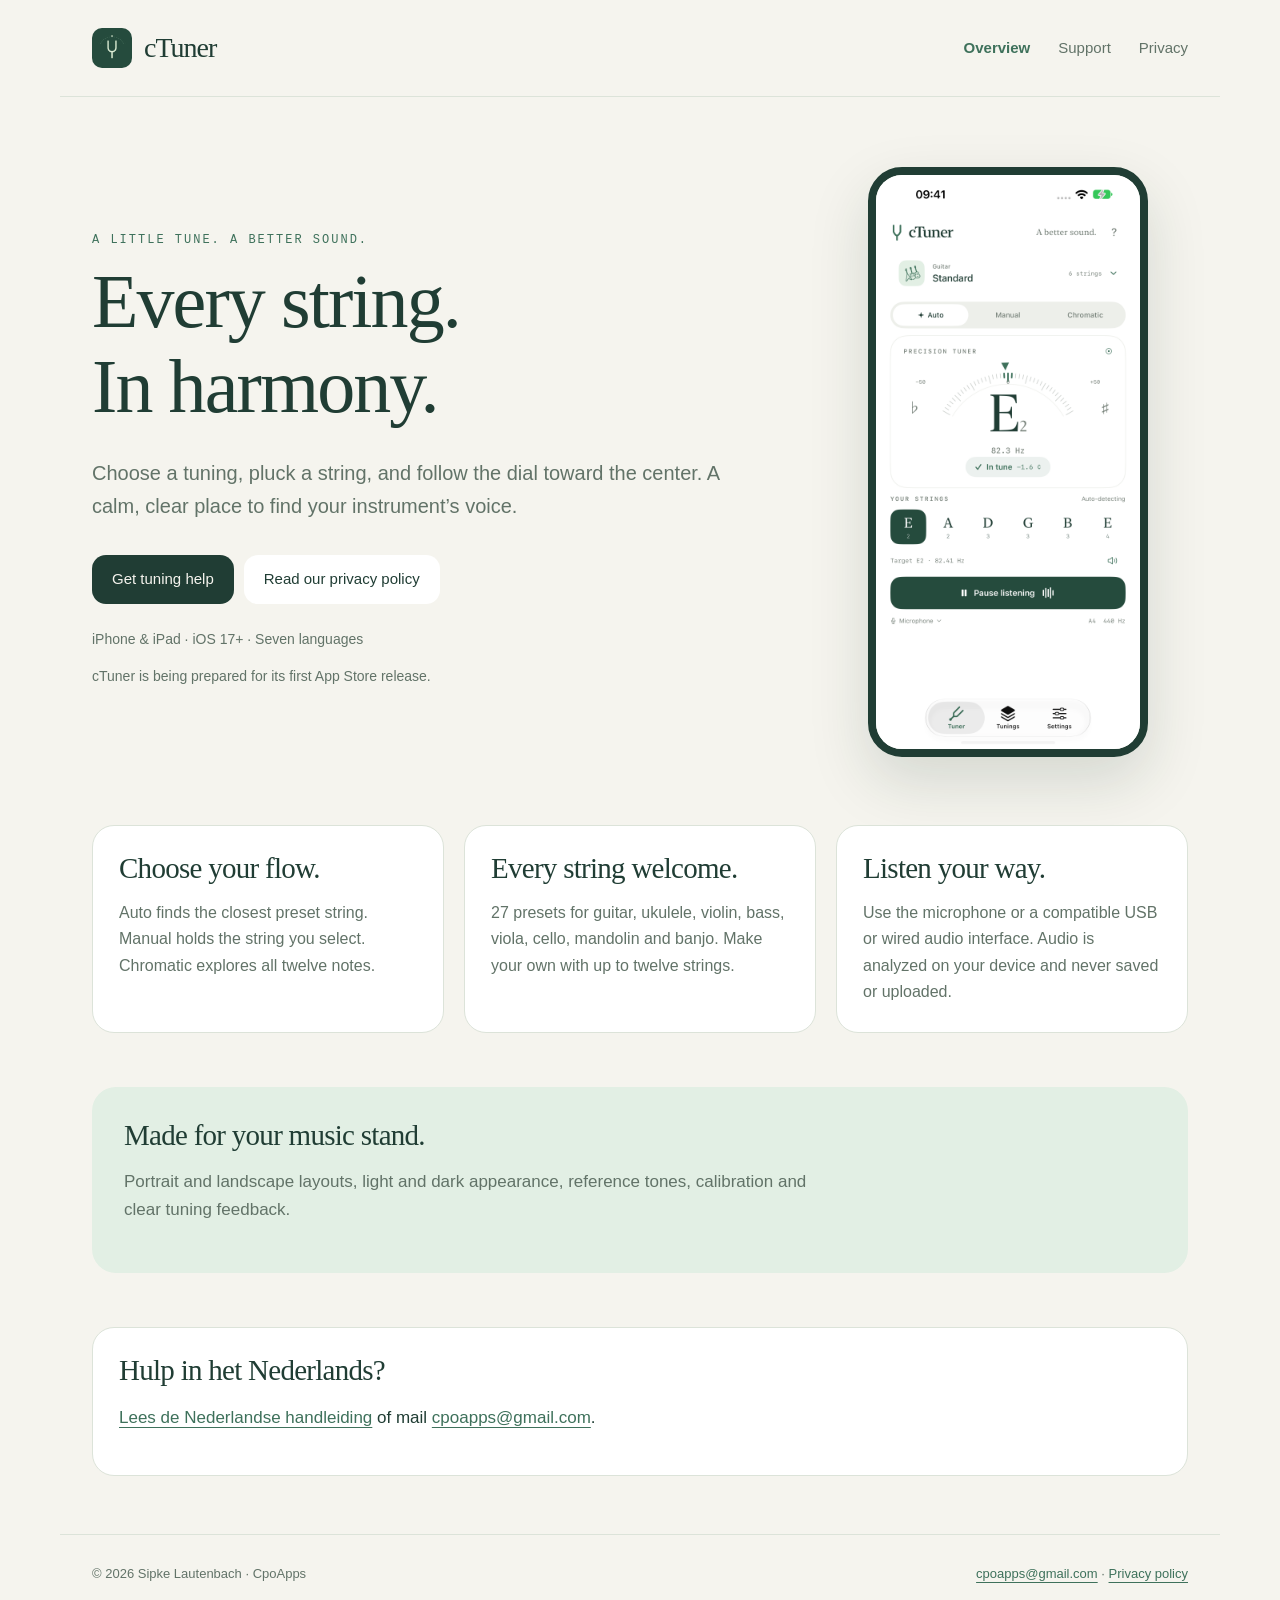
==== index.html @ 76fdd485 "Add cTuner overview, support and privacy pages" ====
<!doctype html>
<html lang="en"><head><meta charset="utf-8"><meta name="viewport" content="width=device-width,initial-scale=1">
<title>Find your resonance · cTuner</title><meta name="description" content="A calm, clear string tuner for iPhone and iPad. Guitar, ukulele, violin and more.">
<meta name="theme-color" content="#254b3d"><link rel="icon" href="app-icon.png"><link rel="stylesheet" href="styles.css">
<link rel="canonical" href="https://cpoapps.github.io/ctuner-site/index.html"></head><body>
<a class="skip" href="#main">Skip to content</a>
<header><nav aria-label="Main navigation"><a class="brand" href="index.html"><img src="app-icon.png" width="40" height="40" alt="">cTuner</a><div class="nav-links"><a href="index.html" aria-current="page">Overview</a><a href="support.html">Support</a><a href="privacy.html">Privacy</a></div></nav></header>
<main id="main">
<section class="hero"><div><p class="eyebrow">A little tune. A better sound.</p><h1>Every string.<br>In harmony.</h1>
<p class="lead">Choose a tuning, pluck a string, and follow the dial toward the center. A calm, clear place to find your instrument’s voice.</p>
<a class="button" href="support.html">Get tuning help</a><a class="button secondary" href="privacy.html">Read our privacy policy</a>
<p class="meta">iPhone &amp; iPad · iOS 17+ · Seven languages</p><p class="meta">cTuner is being prepared for its first App Store release.</p></div>
<img class="screen" src="tuner.png" alt="The cTuner guitar dial centered on an E2 note, with individual string controls."></section>
<section class="grid" aria-label="Features"><article class="card"><h2>Choose your flow.</h2><p>Auto finds the closest preset string. Manual holds the string you select. Chromatic explores all twelve notes.</p></article>
<article class="card"><h2>Every string welcome.</h2><p>27 presets for guitar, ukulele, violin, bass, viola, cello, mandolin and banjo. Make your own with up to twelve strings.</p></article>
<article class="card"><h2>Listen your way.</h2><p>Use the microphone or a compatible USB or wired audio interface. Audio is analyzed on your device and never saved or uploaded.</p></article></section>
<section class="band"><h2>Made for your music stand.</h2><p>Portrait and landscape layouts, light and dark appearance, reference tones, calibration and clear tuning feedback.</p></section>
<section class="contact"><h2>Hulp in het Nederlands?</h2><p><a href="support-nl.html">Lees de Nederlandse handleiding</a> of mail <a href="mailto:cpoapps@gmail.com?subject=cTuner%20ondersteuning">cpoapps@gmail.com</a>.</p></section></main><footer><span>© 2026 Sipke Lautenbach · CpoApps</span><span><a href="mailto:cpoapps@gmail.com?subject=cTuner%20support">cpoapps@gmail.com</a> · <a href="privacy.html">Privacy policy</a></span></footer>
</body></html>
---- styles.css ----
:root{color-scheme:light dark;--bg:#f5f4ee;--surface:#fff;--ink:#203d34;--secondary:#627368;--accent:#3e715b;--mint:#e2efe4;--line:#dce3d9}*{box-sizing:border-box}body{margin:0;background:var(--bg);color:var(--ink);font:17px/1.65 -apple-system,BlinkMacSystemFont,"Segoe UI",sans-serif}a{color:var(--accent);text-underline-offset:4px}a:hover{color:var(--ink)}a:focus-visible,summary:focus-visible{outline:3px solid var(--accent);outline-offset:5px}.skip{position:absolute;left:12px;top:-100px;background:var(--surface);padding:12px}.skip:focus{top:12px}header,main,footer{max-width:1160px;margin:auto;padding:28px 32px}header{border-bottom:1px solid var(--line)}nav,.nav-links,.brand{display:flex;align-items:center;gap:28px}nav{justify-content:space-between;flex-wrap:wrap}.brand{gap:12px;font:28px Georgia,serif;letter-spacing:-1px;text-decoration:none;color:var(--ink)}.brand img{border-radius:10px}.nav-links a{font-size:15px;text-decoration:none;color:var(--secondary)}.nav-links a[aria-current=page]{color:var(--accent);font-weight:650}h1,h2{font-family:Georgia,serif;font-weight:400;line-height:1.12;letter-spacing:-.025em}h1{font-size:clamp(42px,6vw,76px);margin:0 0 28px}h2{font-size:29px;margin:0 0 16px}.eyebrow{font:12px ui-monospace,monospace;letter-spacing:2px;text-transform:uppercase;color:var(--accent)}.lead{font-size:20px;color:var(--secondary);max-width:650px}.meta{font-size:14px;color:var(--secondary)}.hero{display:grid;grid-template-columns:1.3fr .7fr;gap:70px;align-items:center;padding:42px 0 68px}.screen{display:block;width:100%;max-width:280px;border:8px solid var(--ink);border-radius:34px;box-shadow:0 24px 60px #16322525;margin:auto}.button{display:inline-flex;align-items:center;min-height:48px;background:var(--ink);color:var(--bg);padding:12px 20px;border-radius:14px;text-decoration:none;font-size:15px;margin:12px 10px 10px 0}.button:hover{background:var(--accent);color:var(--bg)}.button.secondary{background:var(--surface);color:var(--ink)}.grid{display:grid;grid-template-columns:repeat(3,1fr);gap:20px}.card,.contact{padding:26px;background:var(--surface);border:1px solid var(--line);border-radius:22px}.card p{color:var(--secondary);font-size:16px;margin-bottom:0}.band{margin:54px 0;padding:32px;background:var(--mint);border-radius:24px}.band p{color:var(--secondary);max-width:700px}.prose{max-width:780px;margin:28px auto 40px}.prose h1{font-size:clamp(38px,5vw,58px)}.prose h2{margin-top:34px}.prose p{color:var(--secondary)}.prose strong{color:var(--ink)}.contact{margin:30px 0}.contact h2{margin-top:0}details{padding:21px 0;border-bottom:1px solid var(--line)}summary{font-weight:600;cursor:pointer;padding-right:16px}details p{margin-bottom:0}footer{display:flex;justify-content:space-between;flex-wrap:wrap;gap:18px;border-top:1px solid var(--line);color:var(--secondary);font-size:13px}@media(prefers-color-scheme:dark){:root{--bg:#111c1a;--surface:#1b2a26;--ink:#e7f1e9;--secondary:#aebfb1;--accent:#b6dfc4;--mint:#293f33;--line:#33453d}.button{background:#cce9d2;color:#173025}.screen{border-color:#33453d}}@media(max-width:760px){header,main,footer{padding:22px}.nav-links{gap:16px;flex-wrap:wrap}.hero{grid-template-columns:1fr;gap:36px;padding-top:28px}.grid{grid-template-columns:1fr}.screen{max-width:245px}h1{font-size:48px}.prose{margin-top:12px}}
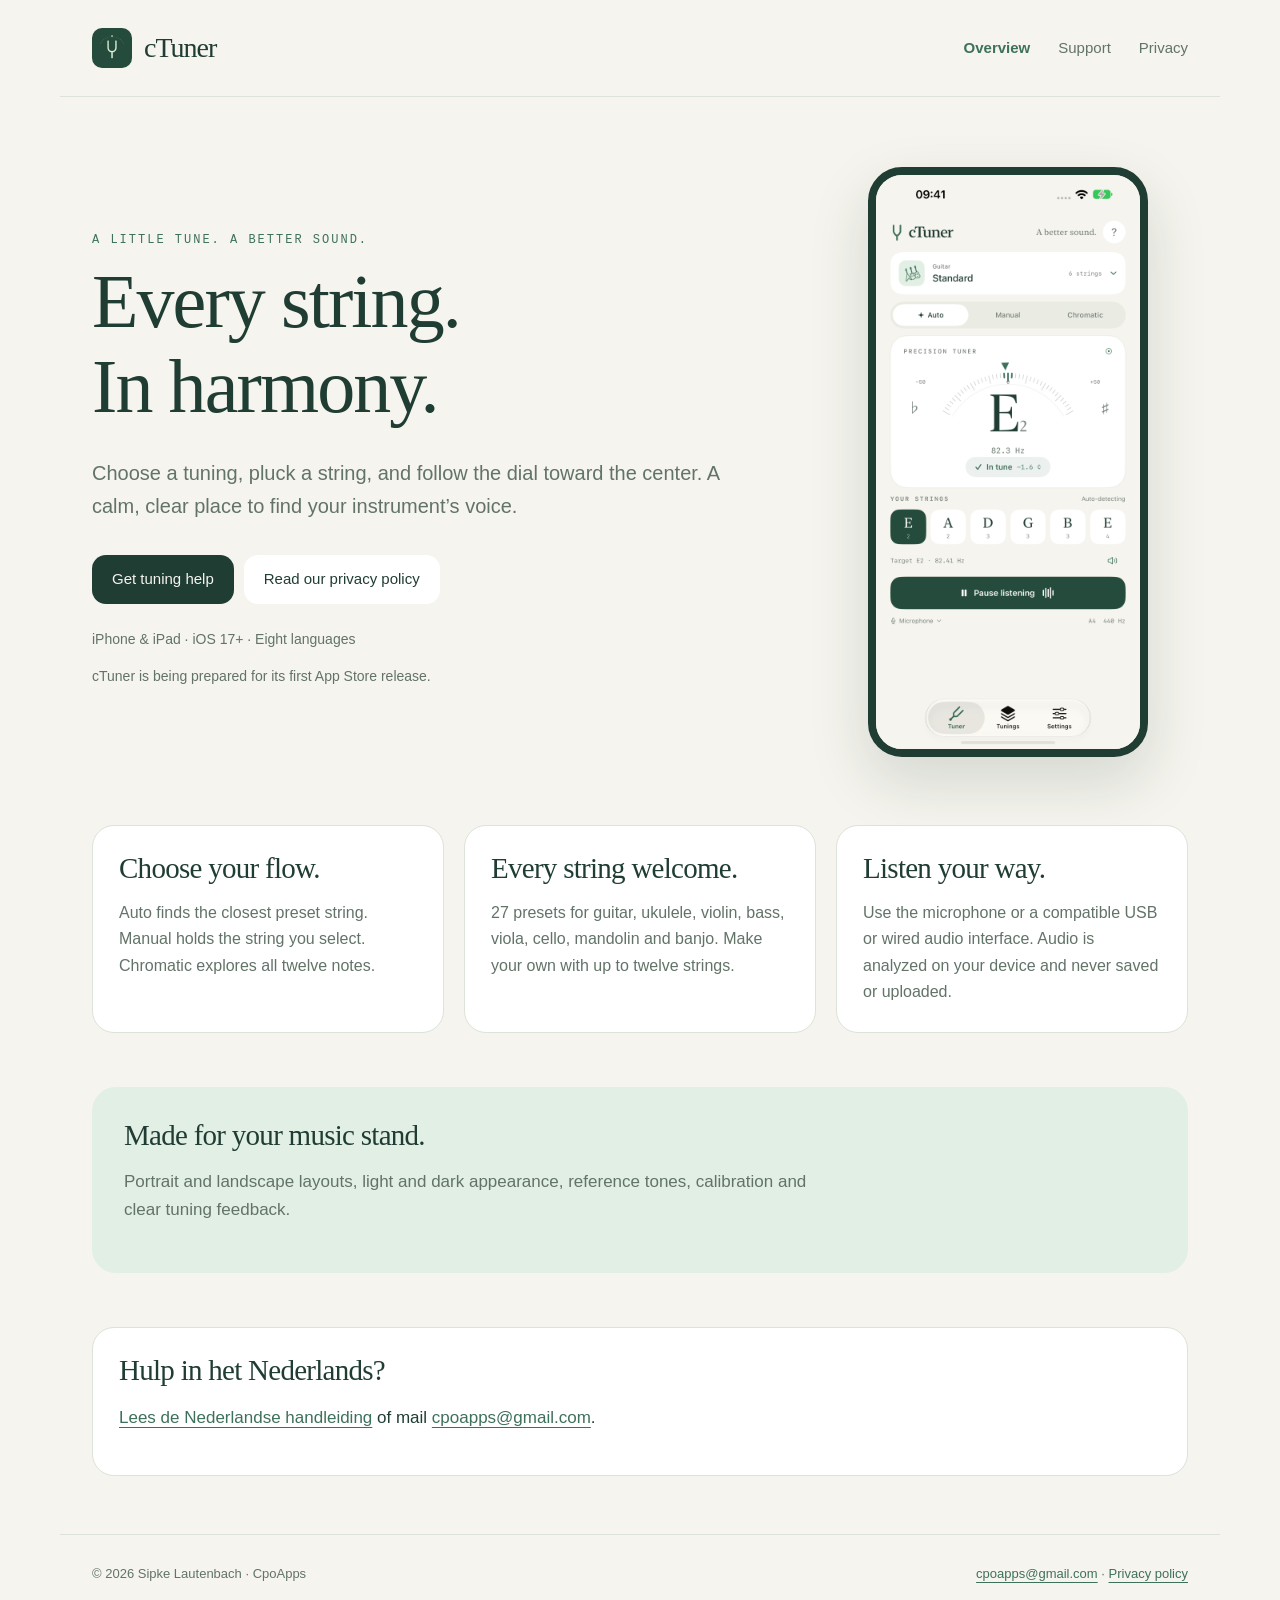
==== commit ec4c4e5c: "Document Simplified Chinese language support" ====
--- a/index.html
+++ b/index.html
@@ -9,7 +9,7 @@
 <section class="hero"><div><p class="eyebrow">A little tune. A better sound.</p><h1>Every string.<br>In harmony.</h1>
 <p class="lead">Choose a tuning, pluck a string, and follow the dial toward the center. A calm, clear place to find your instrument’s voice.</p>
 <a class="button" href="support.html">Get tuning help</a><a class="button secondary" href="privacy.html">Read our privacy policy</a>
-<p class="meta">iPhone &amp; iPad · iOS 17+ · Seven languages</p><p class="meta">cTuner is being prepared for its first App Store release.</p></div>
+<p class="meta">iPhone &amp; iPad · iOS 17+ · Eight languages</p><p class="meta">cTuner is being prepared for its first App Store release.</p></div>
 <img class="screen" src="tuner.png" alt="The cTuner guitar dial centered on an E2 note, with individual string controls."></section>
 <section class="grid" aria-label="Features"><article class="card"><h2>Choose your flow.</h2><p>Auto finds the closest preset string. Manual holds the string you select. Chromatic explores all twelve notes.</p></article>
 <article class="card"><h2>Every string welcome.</h2><p>27 presets for guitar, ukulele, violin, bass, viola, cello, mandolin and banjo. Make your own with up to twelve strings.</p></article>
